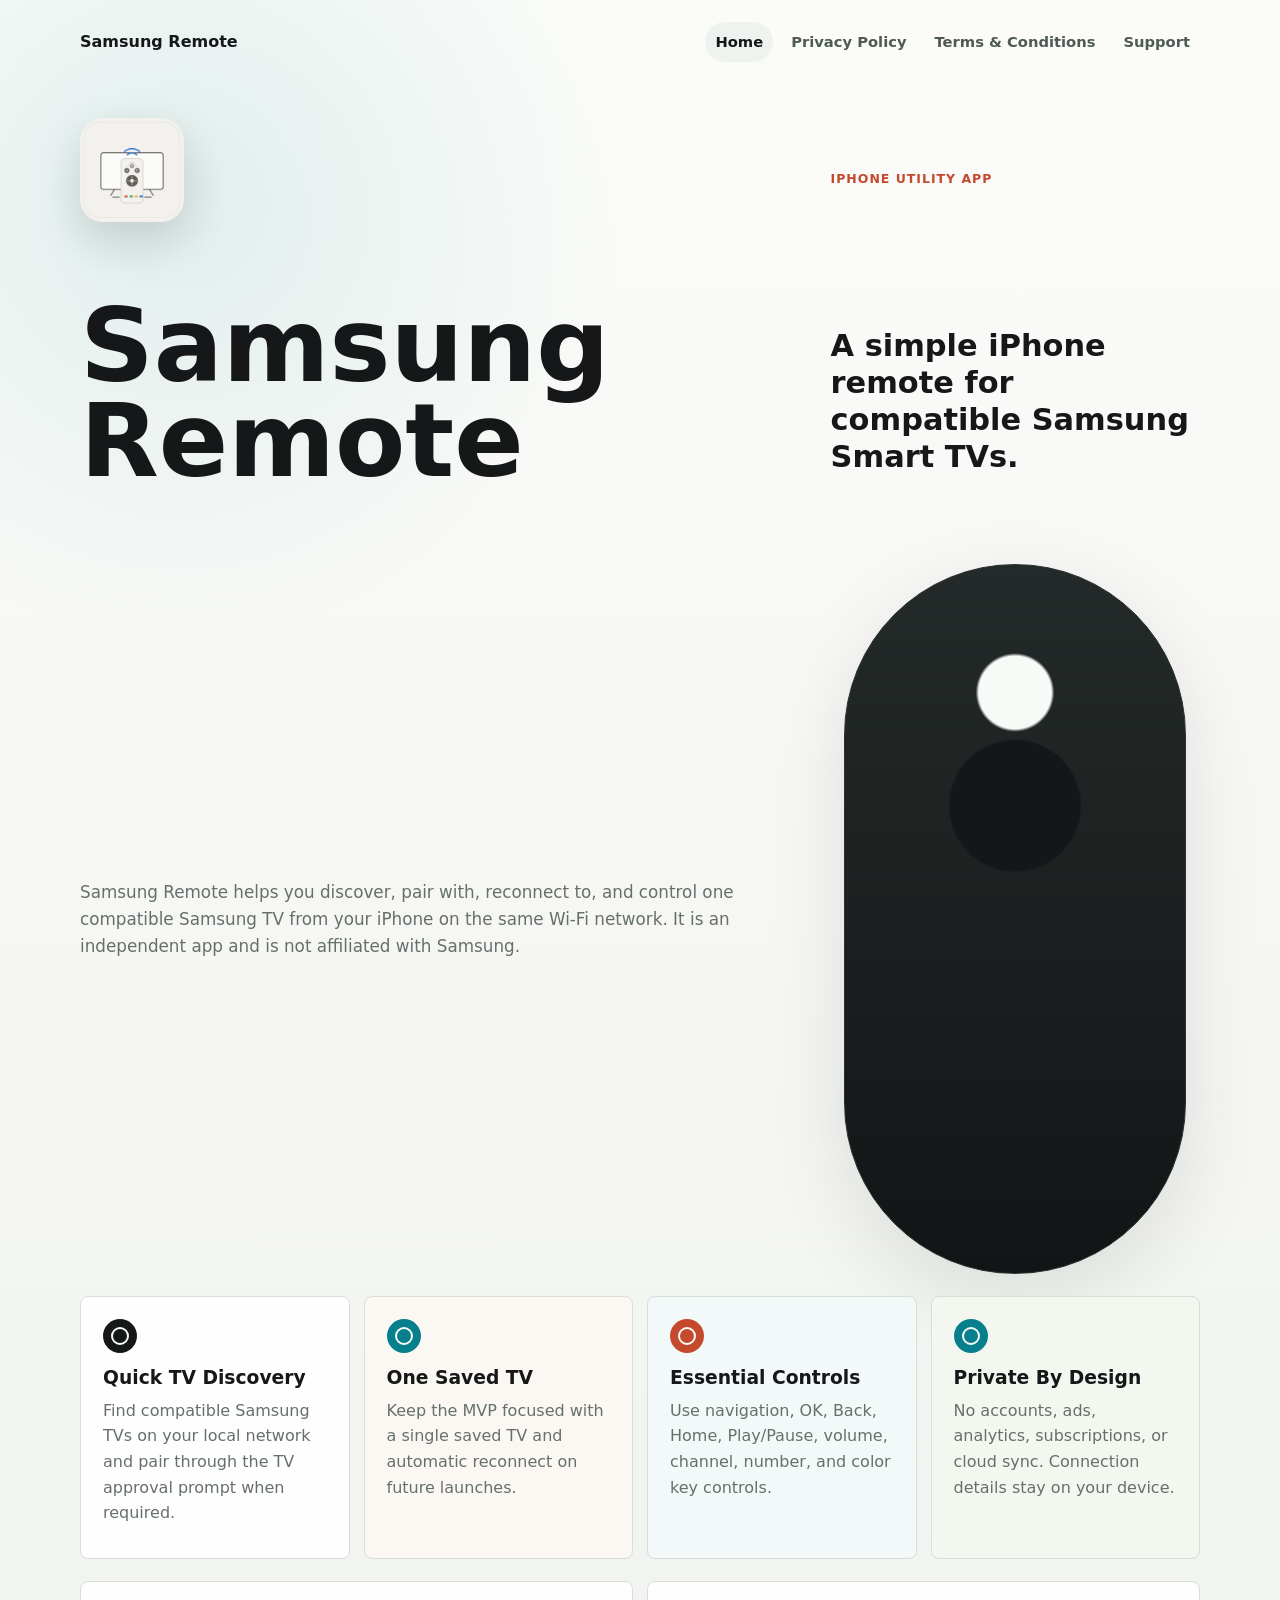
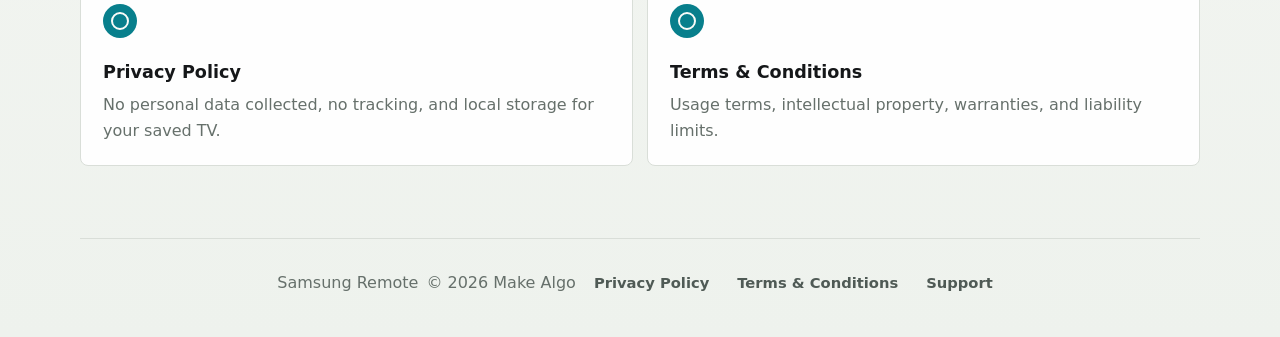
==== index.html @ 2677479b "Create public app pages" ====
<!doctype html>
<html lang="en">
<head>
  <meta charset="utf-8">
  <meta name="viewport" content="width=device-width, initial-scale=1">
  <title>Samsung Remote - App Info</title>
  <meta name="description" content="Samsung Remote helps you discover, pair with, reconnect to, and control one compatible Samsung TV from your iPhone on the same Wi-Fi network.">
  <meta property="og:title" content="Samsung Remote">
  <meta property="og:description" content="Samsung Remote helps you discover, pair with, reconnect to, and control one compatible Samsung TV from your iPhone on the same Wi-Fi network.">
  <meta property="og:type" content="website">
  <link rel="stylesheet" href="styles.css">
</head>
<body>
  <header class="site-header">
    <a class="brand" href="index.html">Samsung Remote</a>
    <nav><a href="index.html" class="active">Home</a>
<a href="privacy.html" class="">Privacy Policy</a>
<a href="terms.html" class="">Terms & Conditions</a>
<a href="support.html" class="">Support</a></nav>
  </header>
  <main>
    <section class="hero">
      <img class="app-icon" src="assets/app-icon.png" alt="Samsung Remote app icon">
      <p class="eyebrow">iPhone Utility App</p>
      <h1>Samsung Remote</h1>
      <p class="tagline">A simple iPhone remote for compatible Samsung Smart TVs.</p>
      <p class="description">Samsung Remote helps you discover, pair with, reconnect to, and control one compatible Samsung TV from your iPhone on the same Wi-Fi network. It is an independent app and is not affiliated with Samsung.</p>
    </section>
    <section class="feature-grid" aria-label="Features">
      <article class="feature-card">
          <span class="material-symbol" aria-hidden="true"></span>
          <h3>Quick TV Discovery</h3>
          <p>Find compatible Samsung TVs on your local network and pair through the TV approval prompt when required.</p>
        </article>
<article class="feature-card">
          <span class="material-symbol" aria-hidden="true"></span>
          <h3>One Saved TV</h3>
          <p>Keep the MVP focused with a single saved TV and automatic reconnect on future launches.</p>
        </article>
<article class="feature-card">
          <span class="material-symbol" aria-hidden="true"></span>
          <h3>Essential Controls</h3>
          <p>Use navigation, OK, Back, Home, Play/Pause, volume, channel, number, and color key controls.</p>
        </article>
<article class="feature-card">
          <span class="material-symbol" aria-hidden="true"></span>
          <h3>Private By Design</h3>
          <p>No accounts, ads, analytics, subscriptions, or cloud sync. Connection details stay on your device.</p>
        </article>
    </section>
    <section class="link-grid" aria-label="Policy links">
      <a class="link-card" href="privacy.html">
        <span class="material-symbol" aria-hidden="true"></span>
        <strong>Privacy Policy</strong>
        <span>No personal data collected, no tracking, and local storage for your saved TV.</span>
      </a>
      <a class="link-card" href="terms.html">
        <span class="material-symbol" aria-hidden="true"></span>
        <strong>Terms & Conditions</strong>
        <span>Usage terms, intellectual property, warranties, and liability limits.</span>
      </a>
    </section>
  </main>
  <footer class="site-footer">
    <span>Samsung Remote</span>
    <span>&copy; 2026 Make Algo</span>
    <a href="privacy.html">Privacy Policy</a>
    <a href="terms.html">Terms & Conditions</a>
    <a href="support.html">Support</a>
  </footer>
</body>
</html>
---- styles.css ----
:root {
  color-scheme: light;
  --bg: #f6f7f4;
  --ink: #151719;
  --muted: #66706b;
  --line: #d9ded8;
  --panel: #ffffff;
  --panel-soft: #eef3ef;
  --accent: #087f8c;
  --accent-2: #c4492d;
  --accent-3: #5b7d3a;
  --shadow: 0 24px 80px rgba(21, 23, 25, 0.10);
}

* { box-sizing: border-box; }

body {
  margin: 0;
  font-family: ui-sans-serif, system-ui, -apple-system, BlinkMacSystemFont, "Segoe UI", sans-serif;
  background:
    radial-gradient(circle at 14% 10%, rgba(8, 127, 140, 0.10), transparent 28rem),
    linear-gradient(180deg, #fbfcf9 0%, var(--bg) 48%, #eef2ed 100%);
  color: var(--ink);
  line-height: 1.6;
}

a { color: inherit; }

.site-header, .site-footer {
  width: min(1120px, calc(100% - 32px));
  margin: 0 auto;
  display: flex;
  align-items: center;
  justify-content: space-between;
  gap: 18px;
}

.site-header { padding: 22px 0; }

.brand {
  color: var(--ink);
  font-weight: 800;
  text-decoration: none;
}

nav, .site-footer {
  display: flex;
  flex-wrap: wrap;
  gap: 8px;
}

nav a, .site-footer a {
  border-radius: 999px;
  color: #4f5a55;
  font-size: 0.92rem;
  font-weight: 650;
  padding: 8px 10px;
  text-decoration: none;
}

nav a.active, nav a:hover, .site-footer a:hover {
  background: var(--panel-soft);
  color: var(--ink);
}

main {
  width: min(1120px, calc(100% - 32px));
  margin: 0 auto;
  padding: 34px 0 72px;
}

.hero {
  min-height: 58vh;
  display: grid;
  grid-template-columns: minmax(0, 0.84fr) minmax(260px, 0.46fr);
  align-items: center;
  gap: clamp(28px, 6vw, 76px);
}

.hero::after {
  content: "";
  width: min(100%, 340px);
  aspect-ratio: 0.48;
  justify-self: center;
  border: 1px solid #2b3231;
  border-radius: 999px;
  background:
    radial-gradient(circle at 50% 18%, #f7fbf7 0 6%, transparent 6.5%),
    radial-gradient(circle at 50% 34%, #141719 0 13%, transparent 13.5%),
    radial-gradient(circle at 50% 34%, transparent 0 7%, #f4f8f4 7.4% 10.4%, transparent 10.8%),
    linear-gradient(180deg, #242a29 0%, #121516 100%);
  box-shadow: var(--shadow);
}

.app-icon {
  width: 104px;
  height: 104px;
  border-radius: 23px;
  object-fit: cover;
  box-shadow: 0 18px 45px rgba(21, 23, 25, 0.16);
}

.app-icon.generated {
  display: grid;
  place-items: center;
  background: linear-gradient(135deg, var(--accent), var(--accent-2));
  color: white;
  font-size: 2.4rem;
  font-weight: 900;
}

.eyebrow {
  margin: 18px 0 0;
  color: var(--accent-2);
  font-size: 0.78rem;
  font-weight: 850;
  letter-spacing: 0.08em;
  text-transform: uppercase;
}

h1 {
  max-width: 780px;
  margin: 0;
  font-size: clamp(3rem, 8vw, 6.6rem);
  letter-spacing: 0;
  line-height: 0.93;
}

.tagline {
  max-width: 700px;
  margin: 16px 0 0;
  color: var(--ink);
  font-size: clamp(1.25rem, 3vw, 1.9rem);
  font-weight: 760;
  line-height: 1.22;
}

.description, .lede {
  max-width: 760px;
  color: var(--muted);
  font-size: 1.05rem;
}

.feature-grid, .link-grid, .support-grid {
  display: grid;
  gap: 14px;
  margin-top: 22px;
}

.feature-grid { grid-template-columns: repeat(4, minmax(0, 1fr)); }
.link-grid { grid-template-columns: repeat(2, minmax(0, 1fr)); }
.support-grid { grid-template-columns: repeat(2, minmax(0, 1fr)); }

.feature-card, .link-card, .support-card, .contact-panel, .legal-section {
  border: 1px solid var(--line);
  border-radius: 8px;
  background: color-mix(in srgb, var(--panel) 92%, var(--panel-soft));
  padding: 22px;
}

.feature-card:nth-child(2), .support-card:nth-child(2) { background: #fbf7f2; }
.feature-card:nth-child(3), .support-card:nth-child(3) { background: #f3f8f8; }
.feature-card:nth-child(4), .support-card:nth-child(4) { background: #f4f7ef; }

.feature-card h3, .support-card h2, .contact-panel h2, .legal-section h2 {
  margin: 0 0 8px;
  line-height: 1.2;
}

.feature-card p, .support-card p, .contact-panel p, .legal-section p {
  margin: 0 0 10px;
  color: var(--muted);
}

.material-symbol {
  display: inline-grid;
  width: 34px;
  height: 34px;
  margin-bottom: 14px;
  place-items: center;
  border-radius: 999px;
  background: var(--ink);
  color: transparent;
  font-size: 0;
  overflow: hidden;
}

.material-symbol::before {
  content: "";
  display: block;
  width: 14px;
  height: 14px;
  border: 2px solid #f9fbf8;
  border-radius: 50%;
}

.feature-card:nth-child(2) .material-symbol,
.feature-card:nth-child(4) .material-symbol,
.link-card .material-symbol { background: var(--accent); }

.feature-card:nth-child(3) .material-symbol { background: var(--accent-2); }

.link-card {
  display: grid;
  gap: 6px;
  text-decoration: none;
}

.link-card strong { font-size: 1.1rem; }
.link-card span:last-child { color: var(--muted); }

.legal-page, .support-page {
  max-width: 880px;
}

.legal-page h1, .support-page h1 {
  margin: 8px 0 12px;
  font-size: clamp(2.6rem, 7vw, 5rem);
  line-height: 1;
}

.legal-section { margin-top: 14px; }

.legal-section ul {
  margin: 8px 0 0;
  padding-left: 22px;
  color: var(--muted);
}

.contact-panel { margin-top: 14px; }

.site-footer {
  border-top: 1px solid var(--line);
  color: var(--muted);
  justify-content: center;
  padding: 24px 0 34px;
}

@media (max-width: 900px) {
  .hero {
    grid-template-columns: 1fr;
    min-height: auto;
    padding-top: 18px;
  }

  .hero::after {
    width: min(68vw, 260px);
    order: -1;
  }

  .feature-grid, .link-grid, .support-grid {
    grid-template-columns: 1fr;
  }
}

@media (max-width: 640px) {
  .site-header {
    align-items: flex-start;
    flex-direction: column;
  }

  nav a {
    padding-left: 0;
  }

  nav a.active, nav a:hover {
    background: transparent;
    color: var(--accent);
  }
}
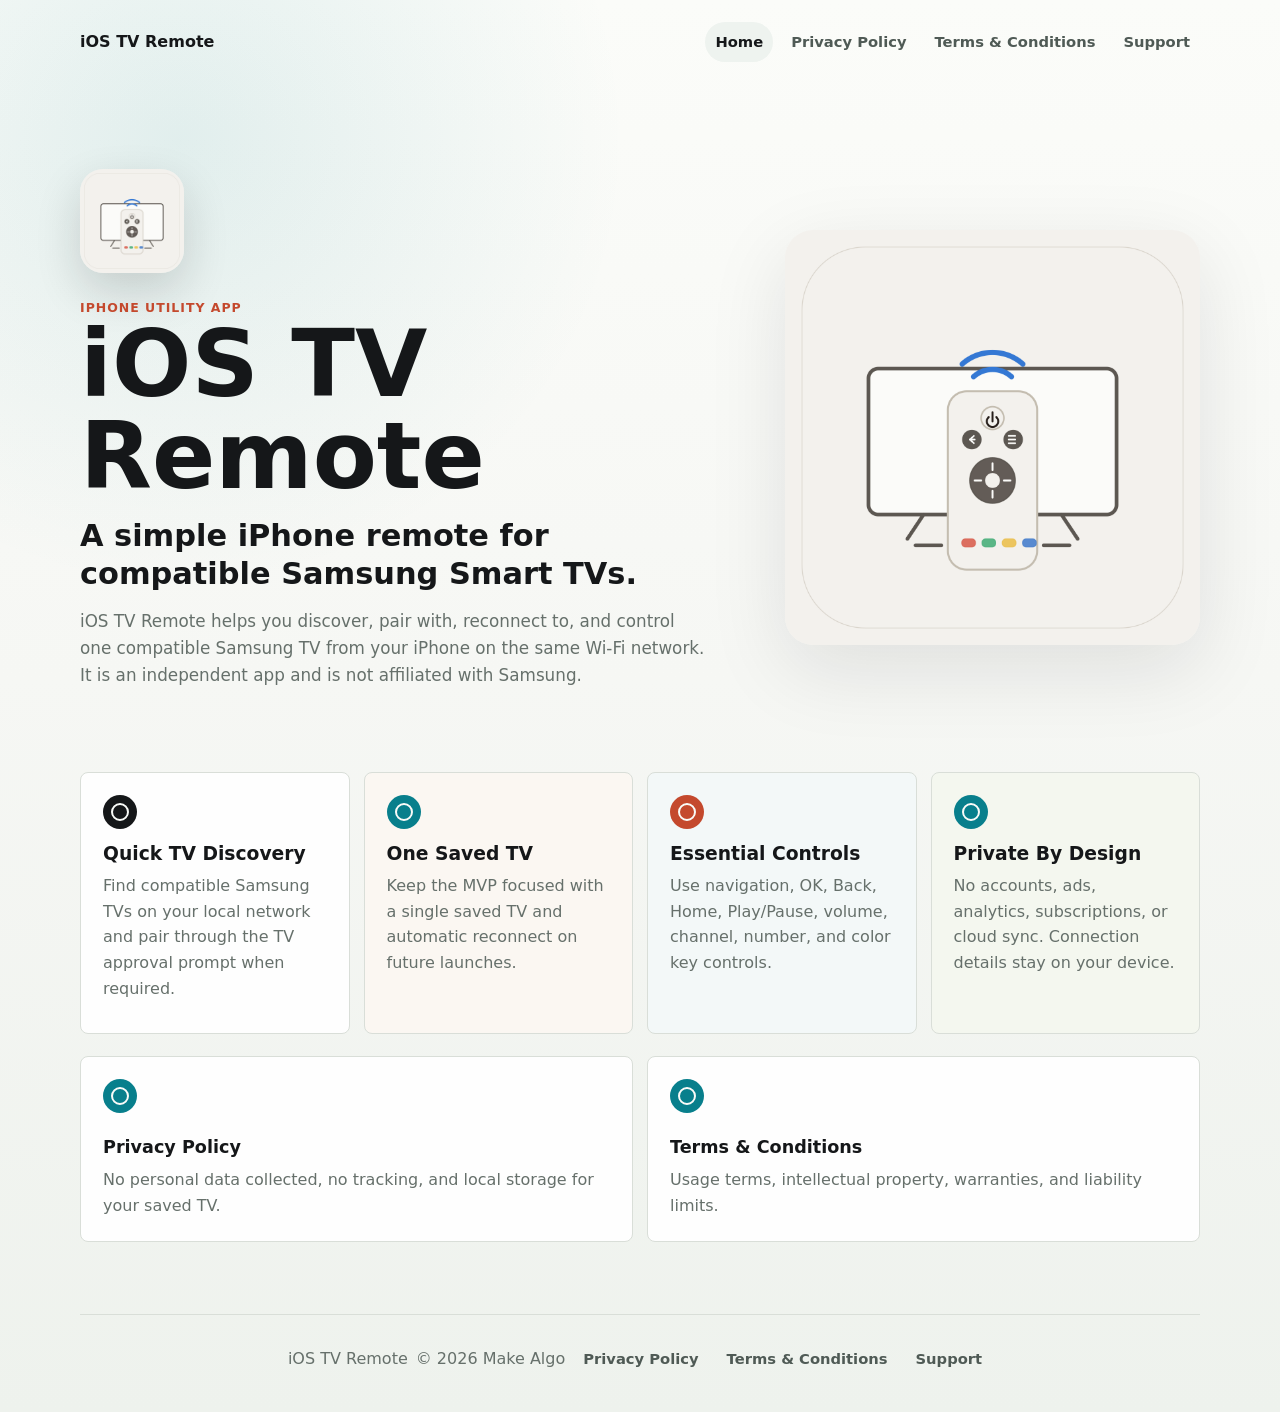
==== commit 7778b8d8: "Update app name and hero artwork" ====
--- a/index.html
+++ b/index.html
@@ -3,16 +3,16 @@
 <head>
   <meta charset="utf-8">
   <meta name="viewport" content="width=device-width, initial-scale=1">
-  <title>Samsung Remote - App Info</title>
-  <meta name="description" content="Samsung Remote helps you discover, pair with, reconnect to, and control one compatible Samsung TV from your iPhone on the same Wi-Fi network.">
-  <meta property="og:title" content="Samsung Remote">
-  <meta property="og:description" content="Samsung Remote helps you discover, pair with, reconnect to, and control one compatible Samsung TV from your iPhone on the same Wi-Fi network.">
+  <title>iOS TV Remote - App Info</title>
+  <meta name="description" content="iOS TV Remote helps you discover, pair with, reconnect to, and control one compatible Samsung TV from your iPhone on the same Wi-Fi network.">
+  <meta property="og:title" content="iOS TV Remote">
+  <meta property="og:description" content="iOS TV Remote helps you discover, pair with, reconnect to, and control one compatible Samsung TV from your iPhone on the same Wi-Fi network.">
   <meta property="og:type" content="website">
   <link rel="stylesheet" href="styles.css">
 </head>
 <body>
   <header class="site-header">
-    <a class="brand" href="index.html">Samsung Remote</a>
+    <a class="brand" href="index.html">iOS TV Remote</a>
     <nav><a href="index.html" class="active">Home</a>
 <a href="privacy.html" class="">Privacy Policy</a>
 <a href="terms.html" class="">Terms & Conditions</a>
@@ -20,11 +20,16 @@
   </header>
   <main>
     <section class="hero">
-      <img class="app-icon" src="assets/app-icon.png" alt="Samsung Remote app icon">
-      <p class="eyebrow">iPhone Utility App</p>
-      <h1>Samsung Remote</h1>
-      <p class="tagline">A simple iPhone remote for compatible Samsung Smart TVs.</p>
-      <p class="description">Samsung Remote helps you discover, pair with, reconnect to, and control one compatible Samsung TV from your iPhone on the same Wi-Fi network. It is an independent app and is not affiliated with Samsung.</p>
+      <div class="hero-copy">
+        <img class="app-icon" src="assets/app-icon.png" alt="iOS TV Remote app icon">
+        <p class="eyebrow">iPhone Utility App</p>
+        <h1>iOS TV Remote</h1>
+        <p class="tagline">A simple iPhone remote for compatible Samsung Smart TVs.</p>
+        <p class="description">iOS TV Remote helps you discover, pair with, reconnect to, and control one compatible Samsung TV from your iPhone on the same Wi-Fi network. It is an independent app and is not affiliated with Samsung.</p>
+      </div>
+      <div class="hero-visual" aria-hidden="true">
+        <img src="assets/remote-artwork.png" alt="">
+      </div>
     </section>
     <section class="feature-grid" aria-label="Features">
       <article class="feature-card">
@@ -62,7 +67,7 @@
     </section>
   </main>
   <footer class="site-footer">
-    <span>Samsung Remote</span>
+    <span>iOS TV Remote</span>
     <span>&copy; 2026 Make Algo</span>
     <a href="privacy.html">Privacy Policy</a>
     <a href="terms.html">Terms & Conditions</a>
--- a/styles.css
+++ b/styles.css
@@ -70,25 +70,28 @@
 }
 
 .hero {
-  min-height: 58vh;
-  display: grid;
-  grid-template-columns: minmax(0, 0.84fr) minmax(260px, 0.46fr);
+  min-height: 56vh;
+  display: grid;
+  grid-template-columns: minmax(0, 0.94fr) minmax(320px, 0.62fr);
   align-items: center;
   gap: clamp(28px, 6vw, 76px);
-}
-
-.hero::after {
-  content: "";
-  width: min(100%, 340px);
-  aspect-ratio: 0.48;
+  padding: clamp(22px, 4vw, 54px) 0 clamp(20px, 4vw, 44px);
+}
+
+.hero-copy {
+  min-width: 0;
+}
+
+.hero-visual {
   justify-self: center;
-  border: 1px solid #2b3231;
-  border-radius: 999px;
-  background:
-    radial-gradient(circle at 50% 18%, #f7fbf7 0 6%, transparent 6.5%),
-    radial-gradient(circle at 50% 34%, #141719 0 13%, transparent 13.5%),
-    radial-gradient(circle at 50% 34%, transparent 0 7%, #f4f8f4 7.4% 10.4%, transparent 10.8%),
-    linear-gradient(180deg, #242a29 0%, #121516 100%);
+  width: min(100%, 430px);
+}
+
+.hero-visual img {
+  display: block;
+  width: 100%;
+  height: auto;
+  border-radius: 28px;
   box-shadow: var(--shadow);
 }
 
@@ -121,9 +124,9 @@
 h1 {
   max-width: 780px;
   margin: 0;
-  font-size: clamp(3rem, 8vw, 6.6rem);
+  font-size: clamp(3rem, 7.3vw, 6rem);
   letter-spacing: 0;
-  line-height: 0.93;
+  line-height: 0.98;
 }
 
 .tagline {
@@ -243,8 +246,8 @@
     padding-top: 18px;
   }
 
-  .hero::after {
-    width: min(68vw, 260px);
+  .hero-visual {
+    width: min(76vw, 360px);
     order: -1;
   }
 
